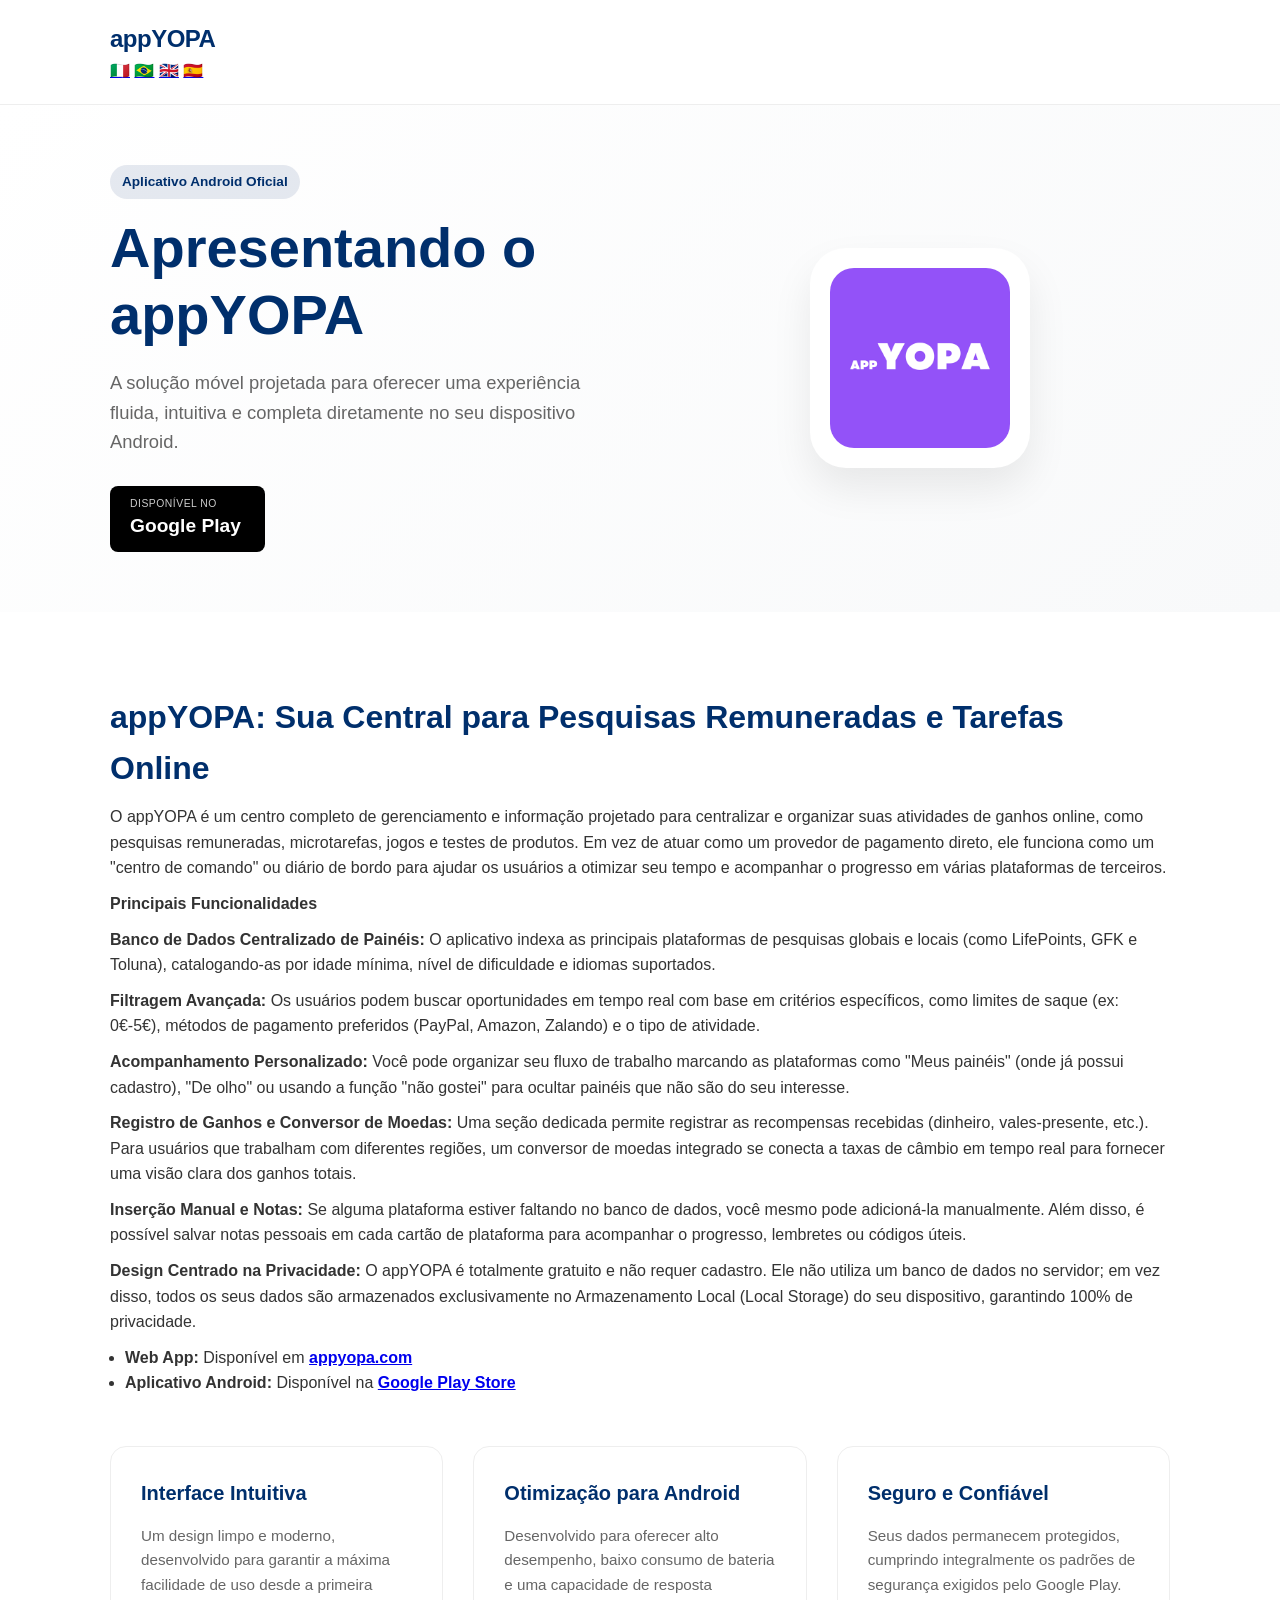
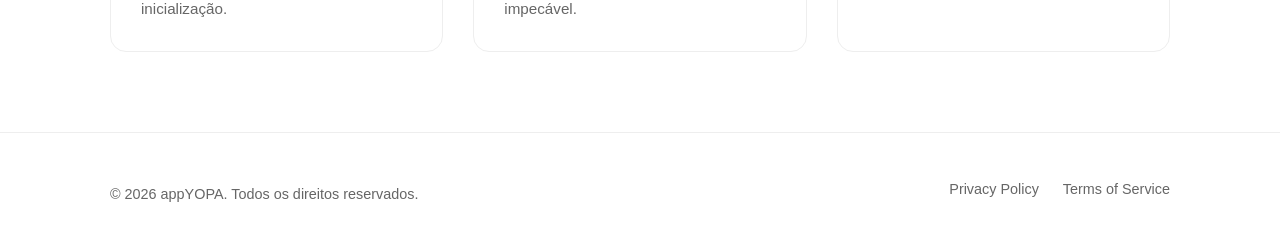
==== index-br.html @ 3329662f "Create Brazilian Portuguese version of appYOPA page This HTML file serves as the Brazilian Portugues" ====
<!DOCTYPE html>
<html lang="pt-BR">
<head>
    <meta charset="UTF-8">
    <meta name="viewport" content="width=device-width, initial-scale=1.0">
    <title>appYOPA - Ganhar Dinheiro Online com Pesquisas Remuneradas e Renda Extra</title>
    <meta name="description" content="Conheça o appYOPA, o aplicativo Android para organizar seus ganhos online. Gerencie pesquisas remuneradas, microtarefas e pequenos trabalhos em casa com total privacidade.">
    
    <link rel="stylesheet" href="style.css">
    <link rel="icon" type="image/png" href="icon.png">
</head>
<body>

    <header class="main-header">
        <div class="container header-flex">
            <div class="logo">
                <strong>appYOPA</strong>
            </div>
            <nav class="language-switcher">
                <a href="index.html" class="lang-link" title="Italiano">🇮🇹</a>
                <a href="index-br.html" class="lang-link active" title="Português (Brasil)">🇧🇷</a>
                <a href="index-en.html" class="lang-link" title="English">🇬🇧</a>
                <a href="index-es.html" class="lang-link" title="Español">🇪🇸</a>
            </nav>
        </div>
    </header>

    <section class="hero-section">
        <div class="container hero-grid">
            <div class="hero-content">
                <span class="badge">Aplicativo Android Oficial</span>
                <h1>Apresentando o appYOPA</h1>
                <p class="lead">A solução móvel projetada para oferecer uma experiência fluida, intuitiva e completa diretamente no seu dispositivo Android.</p>
                
                <div class="cta-actions">
                    <a href="https://play.google.com/store/apps/details?id=com.lastwebagency.appyopa" class="btn-google-play" target="_blank" rel="noopener">
                        <span class="btn-subtitle">DISPONÍVEL NO</span>
                        <span class="btn-title">Google Play</span>
                    </a>
                </div>
            </div>
            
            <div class="hero-image">
                <div class="app-icon-wrapper">
                    <img src="icon.png" alt="Ícone Oficial appYOPA" class="app-icon">
                </div>
            </div>
        </div>
    </section>

    <section class="features-section">
        <div class="container">
            <article>        
                <h2>appYOPA: Sua Central para Pesquisas Remuneradas e Tarefas Online</h2>
                <p>O appYOPA é um centro completo de gerenciamento e informação projetado para centralizar e organizar suas atividades de ganhos online, como pesquisas remuneradas, microtarefas, jogos e testes de produtos. Em vez de atuar como um provedor de pagamento direto, ele funciona como um "centro de comando" ou diário de bordo para ajudar os usuários a otimizar seu tempo e acompanhar o progresso em várias plataformas de terceiros.</p>

                <p><strong>Principais Funcionalidades</strong></p>

                <p><strong>Banco de Dados Centralizado de Painéis:</strong> O aplicativo indexa as principais plataformas de pesquisas globais e locais (como LifePoints, GFK e Toluna), catalogando-as por idade mínima, nível de dificuldade e idiomas suportados.</p>

                <p><strong>Filtragem Avançada:</strong> Os usuários podem buscar oportunidades em tempo real com base em critérios específicos, como limites de saque (ex: 0€-5€), métodos de pagamento preferidos (PayPal, Amazon, Zalando) e o tipo de atividade.</p>

                <p><strong>Acompanhamento Personalizado:</strong> Você pode organizar seu fluxo de trabalho marcando as plataformas como "Meus painéis" (onde já possui cadastro), "De olho" ou usando a função "não gostei" para ocultar painéis que não são do seu interesse.</p>

                <p><strong>Registro de Ganhos e Conversor de Moedas:</strong> Uma seção dedicada permite registrar as recompensas recebidas (dinheiro, vales-presente, etc.). Para usuários que trabalham com diferentes regiões, um conversor de moedas integrado se conecta a taxas de câmbio em tempo real para fornecer uma visão clara dos ganhos totais.</p>

                <p><strong>Inserção Manual e Notas:</strong> Se alguma plataforma estiver faltando no banco de dados, você mesmo pode adicioná-la manualmente. Além disso, é possível salvar notas pessoais em cada cartão de plataforma para acompanhar o progresso, lembretes ou códigos úteis.</p>

                <p><strong>Design Centrado na Privacidade:</strong> O appYOPA é totalmente gratuito e não requer cadastro. Ele não utiliza um banco de dados no servidor; em vez disso, todos os seus dados são armazenados exclusivamente no Armazenamento Local (Local Storage) do seu dispositivo, garantindo 100% de privacidade.</p>

                <ul>
                    <li><strong>Web App:</strong> Disponível em <a href="https://appyopa.com" target="_blank" rel="noopener"><strong>appyopa.com</strong></a></li>
                    <li><strong>Aplicativo Android:</strong> Disponível na <a href="https://play.google.com/store/apps/details?id=com.lastwebagency.appyopa" target="_blank" rel="noopener"><strong>Google Play Store</strong></a></li>
                </ul>
            </article>
            
            <div class="features-grid">
                <div class="feature-card">
                    <h3>Interface Intuitiva</h3>
                    <p>Um design limpo e moderno, desenvolvido para garantir a máxima facilidade de uso desde a primeira inicialização.</p>
                </div>
                <div class="feature-card">
                    <h3>Otimização para Android</h3>
                    <p>Desenvolvido para oferecer alto desempenho, baixo consumo de bateria e uma capacidade de resposta impecável.</p>
                </div>
                <div class="feature-card">
                    <h3>Seguro e Confiável</h3>
                    <p>Seus dados permanecem protegidos, cumprindo integralmente os padrões de segurança exigidos pelo Google Play.</p>
                </div>
            </div>
        </div>
    </section>

    <footer class="main-footer">
        <div class="container footer-content">
            <p>&copy; 2026 appYOPA. Todos os direitos reservados.</p>
            <div class="footer-links">
                <a href="privacy.html">Privacy Policy</a>
                <a href="terms.html">Terms of Service</a>
            </div>
        </div>
    </footer>

</body>
</html>
---- style.css ----
/* ==========================================================================
   1. RESET & VARIABLES
   ========================================================================== */
:root {
    --primary-color: #002f6c; /* Deep, professional blue */
    --accent-color: #00e676;  /* Vivid Android green */
    --text-color: #333333;
    --text-light: #666666;
    --bg-light: #f8f9fa;
    --white: #ffffff;
    --font-stack: -apple-system, BlinkMacSystemFont, "Segoe UI", Roboto, Helvetica, Arial, sans-serif;
    --max-width: 1100px;
}

* {
    box-sizing: border-box;
    margin: 0;
    padding: 0;
}

body {
    font-family: var(--font-stack);
    color: var(--text-color);
    background-color: var(--white);
    line-height: 1.6;
    -webkit-font-smoothing: antialiased;
}

img {
    max-width: 100%;
    height: auto;
}

.container {
    width: 100%;
    max-width: var(--max-width);
    margin: 0 auto;
    padding: 0 20px;
}

/* ==========================================================================
   2. HEADER
   ========================================================================== */
.main-header {
    padding: 20px 0;
    border-bottom: 1px solid #eeeeee;
}

.logo {
    font-size: 1.5rem;
    color: var(--primary-color);
    letter-spacing: -0.5px;
}

/* ==========================================================================
   3. HERO SECTION
   ========================================================================== */
.hero-section {
    padding: 60px 0;
    background: linear-gradient(135deg, #ffffff 0%, var(--bg-light) 100%);
}

.hero-grid {
    display: flex;
    flex-direction: column-reverse;
    gap: 40px;
    align-items: center;
}

@media (min-width: 768px) {
    .hero-grid {
        display: grid;
        grid-template-columns: 1fr 1fr;
        gap: 60px;
    }
}

.badge {
    display: inline-block;
    background-color: rgba(0, 47, 108, 0.1);
    color: var(--primary-color);
    padding: 6px 12px;
    border-radius: 20px;
    font-size: 0.85rem;
    font-weight: 600;
    margin-bottom: 15px;
}

.hero-content h1 {
    font-size: 2.5rem;
    line-height: 1.2;
    color: var(--primary-color);
    margin-bottom: 20px;
}

@media (min-width: 768px) {
    .hero-content h1 {
        font-size: 3.5rem;
    }
}

.lead {
    font-size: 1.15rem;
    color: var(--text-light);
    margin-bottom: 30px;
}

/* Google Play Button Button */
.btn-google-play {
    display: inline-flex;
    flex-direction: column;
    background-color: #000000;
    color: var(--white);
    text-decoration: none;
    padding: 10px 24px 10px 20px;
    border-radius: 8px;
    transition: background-color 0.2s ease;
}

.btn-google-play:hover {
    background-color: #222222;
}

.btn-subtitle {
    font-size: 0.65rem;
    font-weight: 500;
    letter-spacing: 0.5px;
    opacity: 0.8;
}

.btn-title {
    font-size: 1.2rem;
    font-weight: 600;
    margin-top: -2px;
}

/* App Icon / Mockup Container */
.hero-image {
    display: flex;
    justify-content: center;
    align-items: center;
}

.app-icon-wrapper {
    background-color: var(--white);
    padding: 20px;
    border-radius: 36px;
    box-shadow: 0 20px 40px rgba(0, 0, 0, 0.08);
    display: inline-flex;
}

.app-icon {
    width: 140px;
    height: 140px;
    border-radius: 24px;
}

@media (min-width: 768px) {
    .app-icon {
        width: 180px;
        height: 180px;
    }
}

/* ==========================================================================
   4. FEATURES SECTION
   ========================================================================== */
.features-section {
    padding: 80px 0;
   
}

.features-section h2 {
    font-size: 2rem;
    color: var(--primary-color);
    margin-bottom: 10px;
}

h2 {
    font-size: 2rem;
    color: var(--primary-color);
    margin-bottom: 10px;
}


.section-subtitle {
    color: var(--text-light);
    margin-bottom: 50px;
    font-size: 1.05rem;
}

.features-grid {
    display: grid;
    grid-template-columns: 1fr;
    gap: 30px;
    text-align: left;
}

@media (min-width: 768px) {
    .features-grid {
        grid-template-columns: repeat(3, 1fr);
    }
}

.feature-card {
    background-color: var(--white);
    padding: 30px;
    border-radius: 16px;
    border: 1px solid #eeeeee;
    transition: transform 0.3s ease, box-shadow 0.3s ease;
}

.feature-card:hover {
    transform: translateY(-5px);
    box-shadow: 0 10px 30px rgba(0, 0, 0, 0.05);
}

.feature-card h3 {
    font-size: 1.25rem;
    color: var(--primary-color);
    margin-bottom: 15px;
}

.feature-card p {
    color: var(--text-light);
    font-size: 0.95rem;
}

/* ==========================================================================
   5. FOOTER
   ========================================================================== */
.main-footer {
    padding: 40px 0;
    border-top: 1px solid #eeeeee;
    font-size: 0.9rem;
    color: var(--text-light);
}

.footer-content {
    display: flex;
    flex-direction: column;
    gap: 20px;
    align-items: center;
}

@media (min-width: 768px) {
    .footer-content {
        flex-direction: row;
        justify-content: space-between;
    }
}

.footer-links a {
    color: var(--text-light);
    text-decoration: none;
    margin-left: 20px;
    transition: color 0.2s ease;
}

.footer-links a:hover {
    color: var(--primary-color);
}

@media (max-width: 767px) {
    .footer-links a {
        margin: 0 10px;
    }
}

article {
   margin-bottom: 50px;
   
}

ul {
   margin-top:10px;
   margin-left: 15px;
   margin-bottom:50px;
}

p {
   margin-top: 10px;
   
}
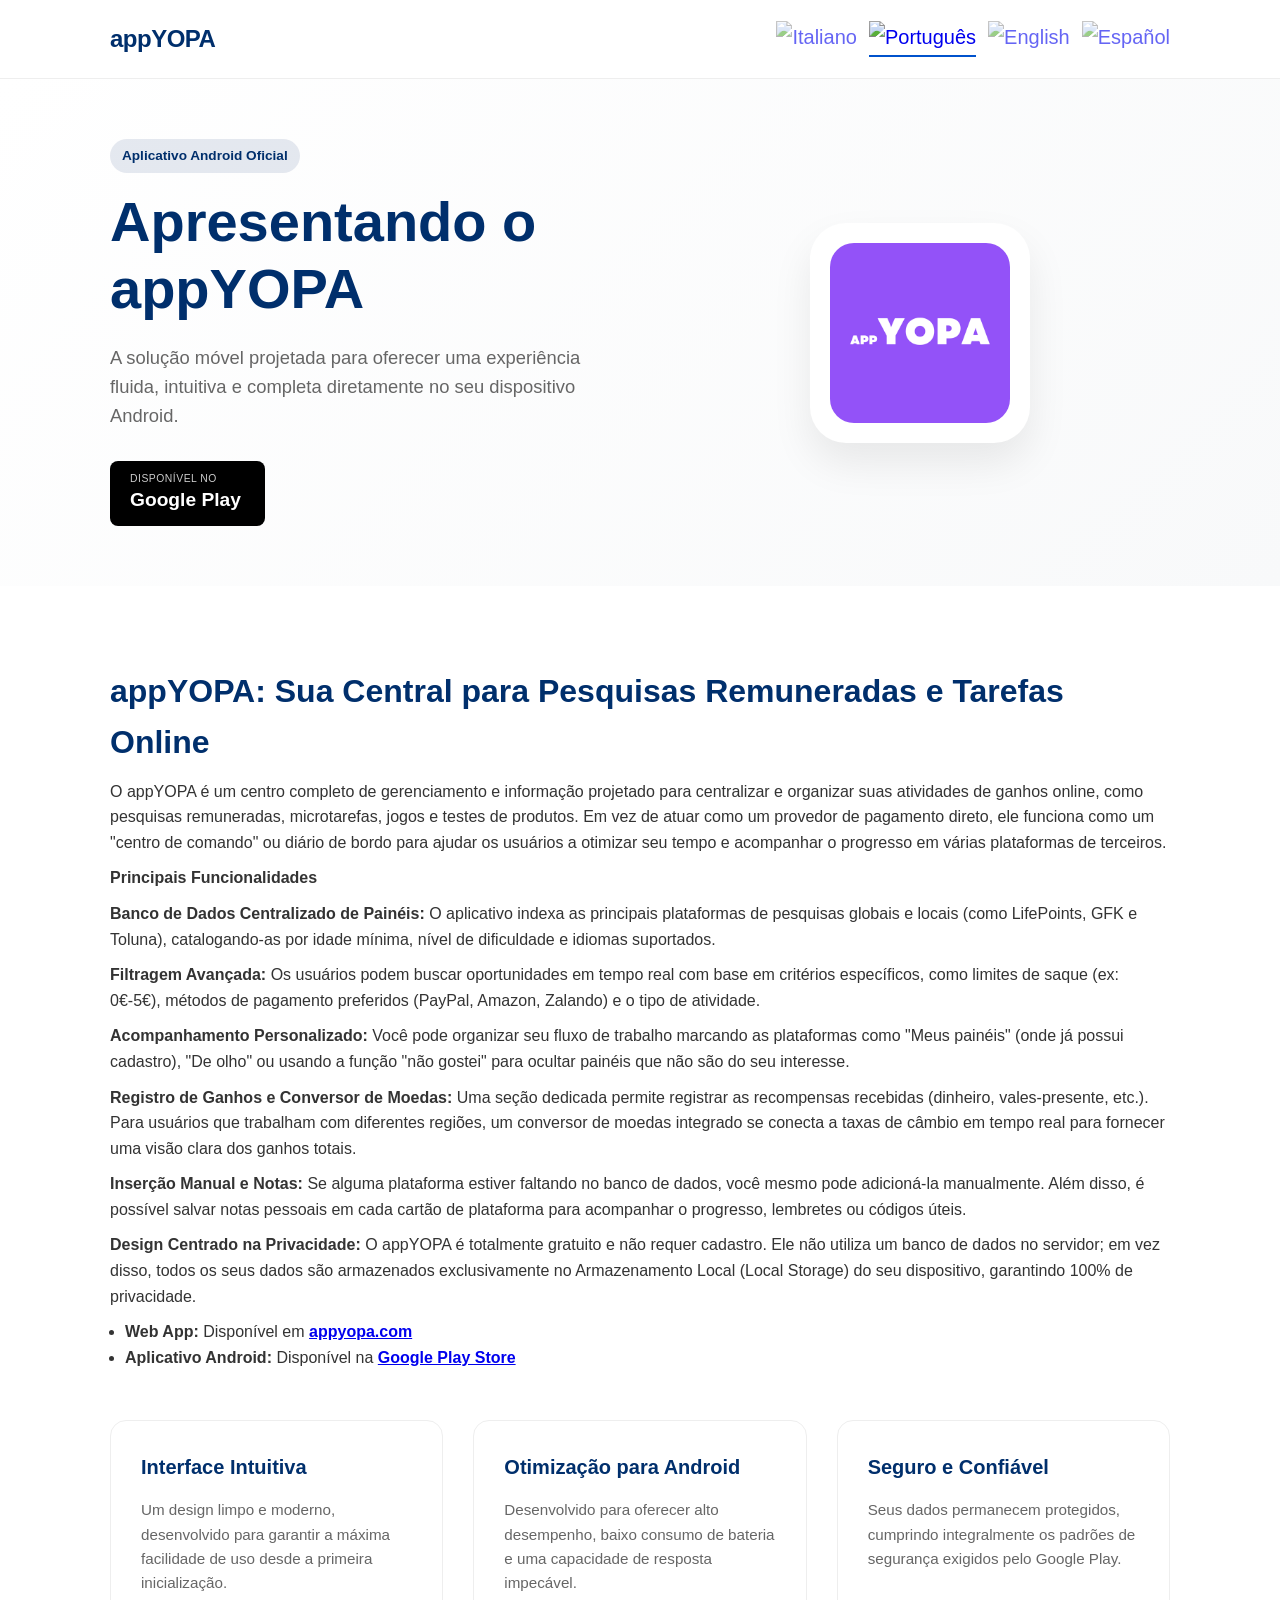
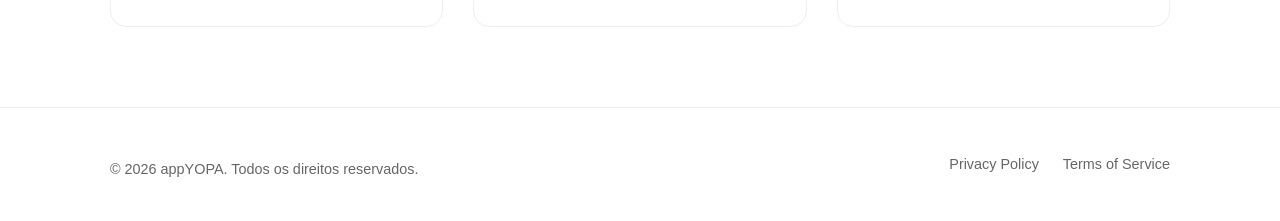
==== commit 05dea7d3: "Enhance language switcher with flag icons Updated language switcher with flag icons for each languag" ====
--- a/index-br.html
+++ b/index-br.html
@@ -17,11 +17,19 @@
                 <strong>appYOPA</strong>
             </div>
             <nav class="language-switcher">
-                <a href="index.html" class="lang-link" title="Italiano">🇮🇹</a>
-                <a href="index-br.html" class="lang-link active" title="Português (Brasil)">🇧🇷</a>
-                <a href="index-en.html" class="lang-link" title="English">🇬🇧</a>
-                <a href="index-es.html" class="lang-link" title="Español">🇪🇸</a>
-            </nav>
+    <a href="index-it.html" class="lang-link" title="Italiano">
+        <img src="img/it.svg" alt="Italiano" class="flag-icon">
+    </a>
+    <a href="index-br.html" class="lang-link active" title="Português (Brasil)">
+        <img src="img/br.svg" alt="Português" class="flag-icon">
+    </a>
+    <a href="index.html" class="lang-link" title="English">
+        <img src="img/en.svg" alt="English" class="flag-icon">
+    </a>
+    <a href="index-es.html" class="lang-link" title="Español">
+        <img src="img/es.svg" alt="Español" class="flag-icon">
+    </a>
+</nav>
         </div>
     </header>
 
--- a/style.css
+++ b/style.css
@@ -282,3 +282,35 @@
    margin-top: 10px;
    
 }
+/* Allineamento flessibile per l'header */
+.header-flex {
+    display: flex;
+    justify-content: space-between;
+    align-items: center;
+    width: 100%;
+}
+
+/* Stile del selettore delle lingue */
+.language-switcher {
+    display: flex;
+    gap: 12px;
+}
+
+.lang-link {
+    text-decoration: none;
+    font-size: 20px;
+    opacity: 0.6;
+    transition: opacity 0.2s ease, transform 0.2s ease;
+    display: inline-block;
+}
+
+.lang-link:hover {
+    opacity: 1;
+    transform: scale(1.15);
+}
+
+.lang-link.active {
+    opacity: 1;
+    border-bottom: 2px solid #0052cc; /* Sostituisci con il colore primario del tuo brand se necessario */
+    padding-bottom: 2px;
+}
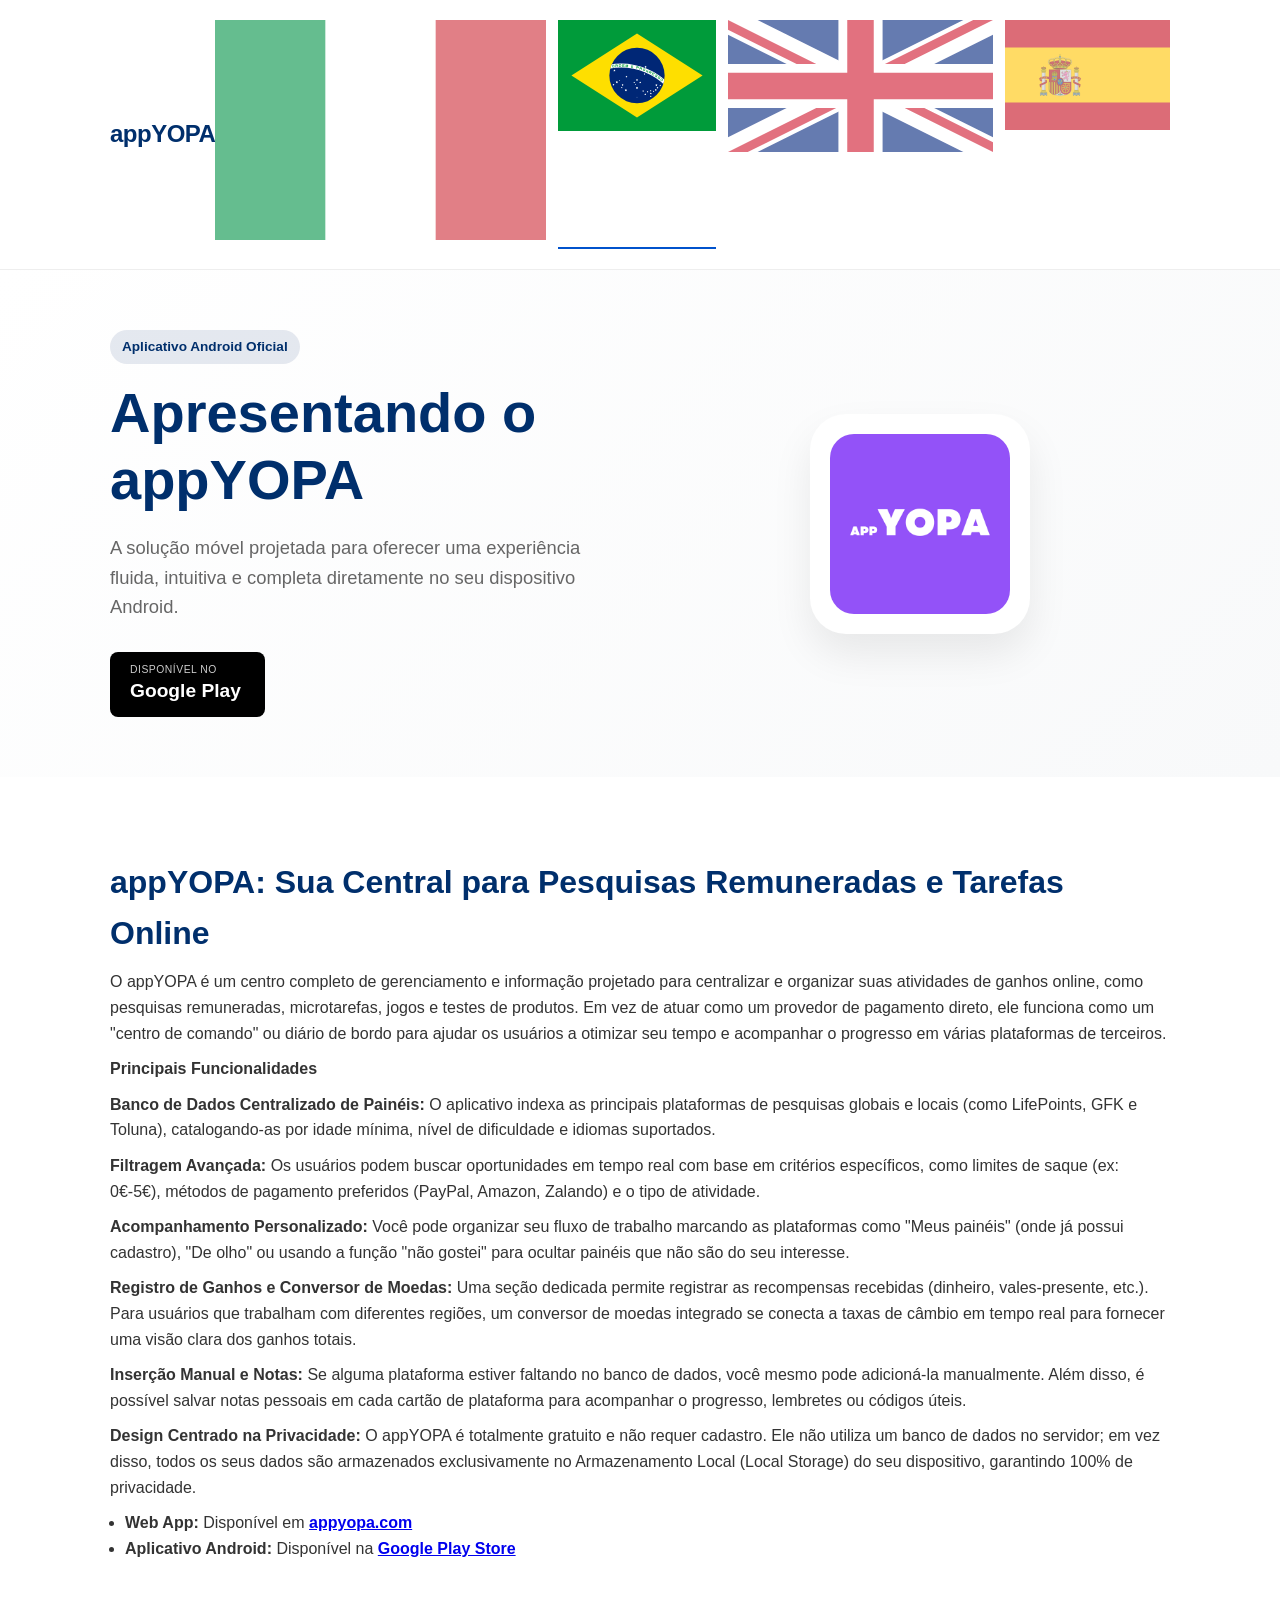
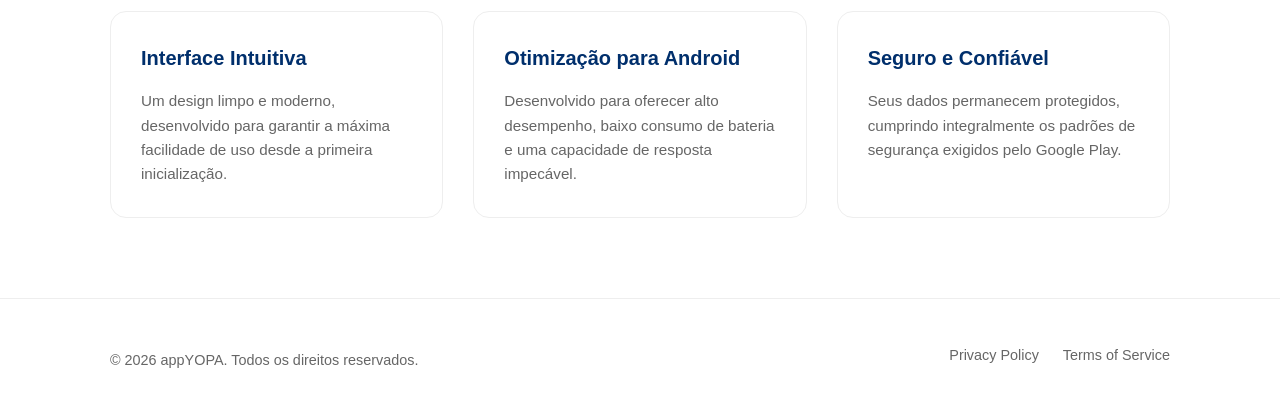
==== commit 281c6b30: "Remove 'img/' prefix from flag icon image sources" ====
--- a/index-br.html
+++ b/index-br.html
@@ -18,16 +18,16 @@
             </div>
             <nav class="language-switcher">
     <a href="index-it.html" class="lang-link" title="Italiano">
-        <img src="img/it.svg" alt="Italiano" class="flag-icon">
+        <img src="it.svg" alt="Italiano" class="flag-icon">
     </a>
     <a href="index-br.html" class="lang-link active" title="Português (Brasil)">
-        <img src="img/br.svg" alt="Português" class="flag-icon">
+        <img src="br.svg" alt="Português" class="flag-icon">
     </a>
     <a href="index.html" class="lang-link" title="English">
-        <img src="img/en.svg" alt="English" class="flag-icon">
+        <img src="en.svg" alt="English" class="flag-icon">
     </a>
     <a href="index-es.html" class="lang-link" title="Español">
-        <img src="img/es.svg" alt="Español" class="flag-icon">
+        <img src="es.svg" alt="Español" class="flag-icon">
     </a>
 </nav>
         </div>
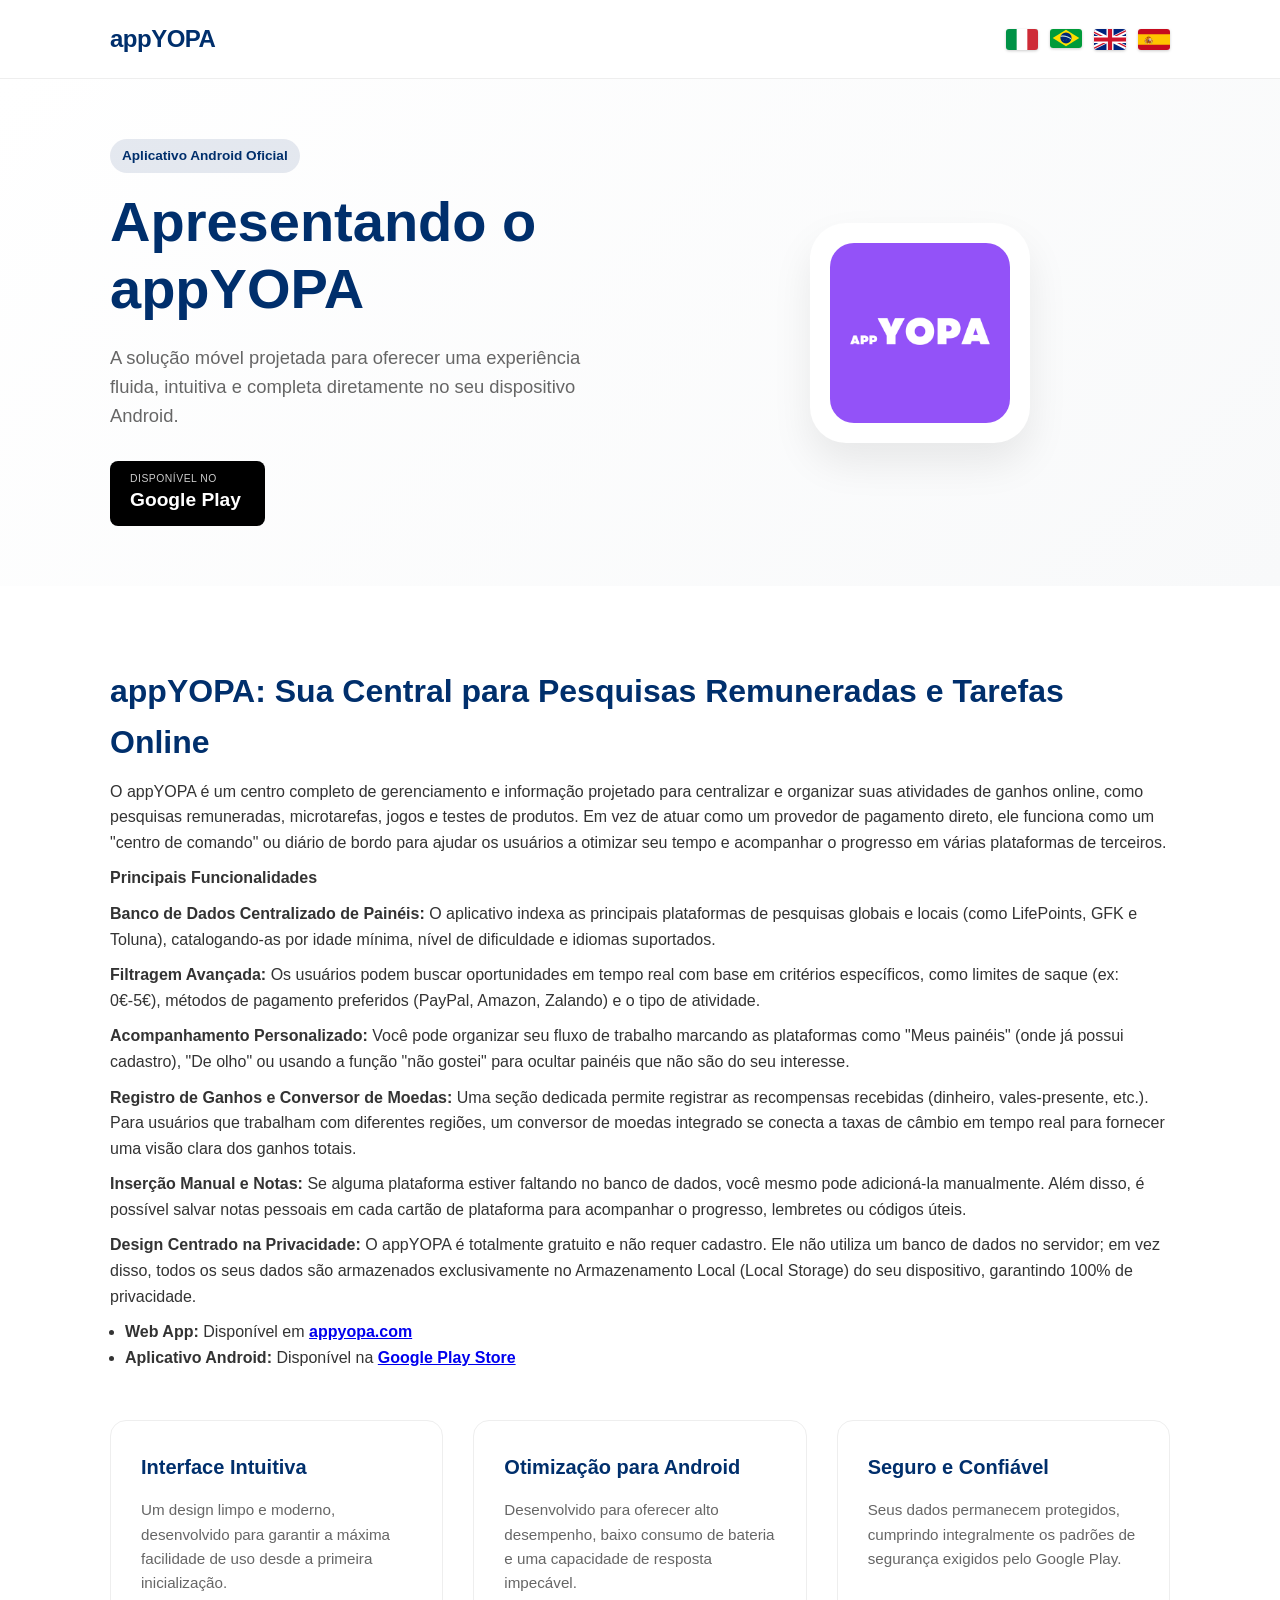
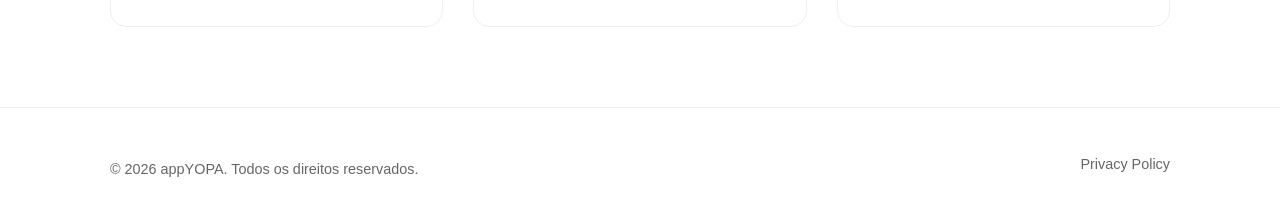
==== commit f5977950: "Update index-br.html" ====
--- a/index-br.html
+++ b/index-br.html
@@ -77,7 +77,7 @@
                 <p><strong>Design Centrado na Privacidade:</strong> O appYOPA é totalmente gratuito e não requer cadastro. Ele não utiliza um banco de dados no servidor; em vez disso, todos os seus dados são armazenados exclusivamente no Armazenamento Local (Local Storage) do seu dispositivo, garantindo 100% de privacidade.</p>
 
                 <ul>
-                    <li><strong>Web App:</strong> Disponível em <a href="https://appyopa.com" target="_blank" rel="noopener"><strong>appyopa.com</strong></a></li>
+                    <li><strong>Web App:</strong> Disponível em <a href="https://appyopa.com/br/index.html" target="_blank" rel="noopener"><strong>appyopa.com</strong></a></li>
                     <li><strong>Aplicativo Android:</strong> Disponível na <a href="https://play.google.com/store/apps/details?id=com.lastwebagency.appyopa" target="_blank" rel="noopener"><strong>Google Play Store</strong></a></li>
                 </ul>
             </article>
@@ -103,8 +103,8 @@
         <div class="container footer-content">
             <p>&copy; 2026 appYOPA. Todos os direitos reservados.</p>
             <div class="footer-links">
-                <a href="privacy.html">Privacy Policy</a>
-                <a href="terms.html">Terms of Service</a>
+                <a href="https://appyopa.com/br/disclaimer.html">Privacy Policy</a>
+               
             </div>
         </div>
     </footer>
--- a/style.css
+++ b/style.css
@@ -299,7 +299,7 @@
 .lang-link {
     text-decoration: none;
     font-size: 20px;
-    opacity: 0.6;
+   
     transition: opacity 0.2s ease, transform 0.2s ease;
     display: inline-block;
 }
@@ -311,6 +311,59 @@
 
 .lang-link.active {
     opacity: 1;
-    border-bottom: 2px solid #0052cc; /* Sostituisci con il colore primario del tuo brand se necessario */
+    
     padding-bottom: 2px;
 }
+
+/* ==========================================
+   Selettore Lingua e Gestione Bandiere SVG
+   ========================================== */
+
+/* Forza l'header originale a distribuire logo a sinistra e bandiere a destra */
+.main-header .container {
+    display: flex !important;
+    justify-content: space-between !important;
+    align-items: center !important;
+    flex-wrap: wrap;
+}
+
+/* Contenitore delle bandiere */
+.language-switcher {
+    display: flex !important;
+    gap: 12px !important; /* Spazio uniforme tra i link delle lingue */
+    align-items: center !important;
+}
+
+/* Link che avvolge l'immagine */
+.language-switcher .lang-link {
+    display: inline-block !important;
+    width: 32px !important;   /* Larghezza esatta e uguale per tutte */
+    height: 21px !important;  /* Altezza proporzionata (rapporto ~3:2) */
+    
+    transition: opacity 0.2s ease, transform 0.2s ease;
+    text-decoration: none;
+}
+
+/* Effetto al passaggio del mouse */
+.language-switcher .lang-link:hover {
+    opacity: 1;
+    transform: scale(1.1);    /* Leggero zoom per feedback visivo */
+}
+
+/* Evidenziazione della lingua corrente */
+.language-switcher .lang-link.active {
+    opacity: 1;
+    
+    outline-offset: 2px;
+    border-radius: 3px;
+}
+
+/* Regole restrittive per le immagini SVG in locale */
+.language-switcher .flag-icon {
+    width: 100% !important;
+    height: 100% !important;
+    display: block !important;
+    object-fit: cover !important; /* Forza il riempimento perfetto senza deformare l'immagine */
+    border-radius: 3px !important; /* Angoli leggermente arrotondati, molto eleganti */
+    box-shadow: 0 1px 3px rgba(0, 0, 0, 0.2) !important; /* Piccola ombra per staccarle dallo sfondo ora */
+}
